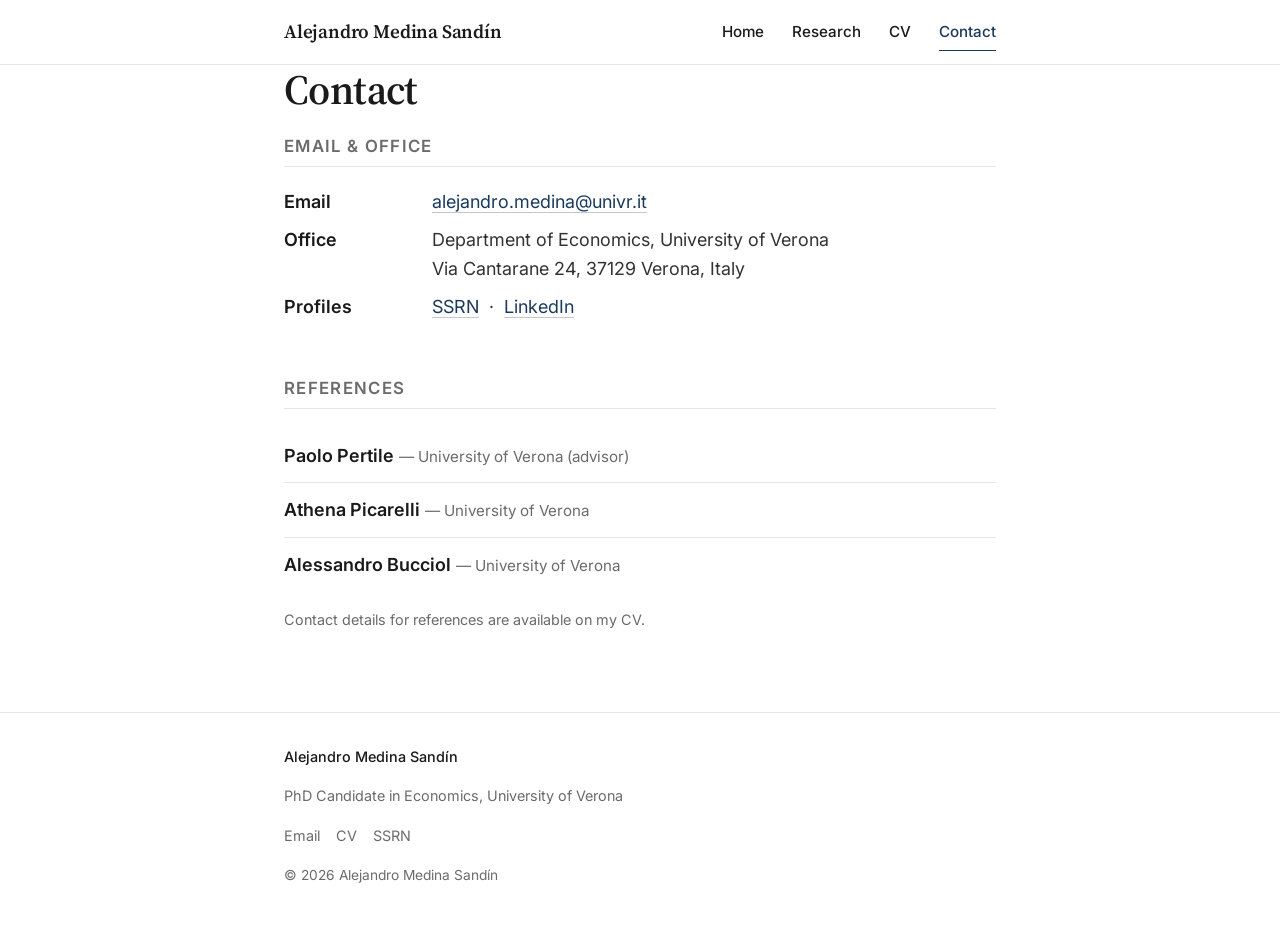
==== contact.html @ a67aca58 "Initial commit — academic website alejandromedinasandin.com" ====
<!DOCTYPE html>
<html lang="en">
<head>
  <meta charset="UTF-8" />
  <meta name="viewport" content="width=device-width, initial-scale=1" />
  <title>Contact — Alejandro Medina Sandín</title>
  <meta name="description" content="Contact details and references for Alejandro Medina Sandín, PhD Candidate in Economics at the University of Verona." />

  <!-- Open Graph -->
  <meta property="og:type" content="website" />
  <meta property="og:title" content="Contact — Alejandro Medina Sandín" />
  <meta property="og:description" content="Email, office address, and academic references." />
  <meta property="og:locale" content="en_US" />

  <link rel="preconnect" href="https://fonts.googleapis.com" />
  <link rel="preconnect" href="https://fonts.gstatic.com" crossorigin />
  <link href="https://fonts.googleapis.com/css2?family=Inter:wght@400;500;600&family=Source+Serif+4:opsz,wght@8..60,400;8..60,600;8..60,700&display=swap" rel="stylesheet" />
  <link rel="stylesheet" href="style.css" />
</head>
<body>

  <!-- ===================== HEADER ===================== -->
  <header class="site-header">
    <div class="container">
      <a class="brand" href="index.html">Alejandro Medina Sandín</a>
      <button class="nav-toggle" type="button" aria-label="Toggle navigation menu" aria-expanded="false" aria-controls="primary-nav">
        <svg width="22" height="22" viewBox="0 0 24 24" fill="none" stroke="currentColor" stroke-width="2" stroke-linecap="round" aria-hidden="true">
          <line x1="3" y1="6" x2="21" y2="6"></line>
          <line x1="3" y1="12" x2="21" y2="12"></line>
          <line x1="3" y1="18" x2="21" y2="18"></line>
        </svg>
      </button>
      <nav class="nav" id="primary-nav" aria-label="Primary">
        <a href="index.html">Home</a>
        <a href="research.html">Research</a>
        <a href="cv.html">CV</a>
        <a href="contact.html" aria-current="page">Contact</a>
      </nav>
    </div>
  </header>

  <!-- ===================== MAIN ===================== -->
  <main class="container">

    <h1>Contact</h1>

    <section class="reveal" aria-labelledby="coords-title">
      <h2 id="coords-title" class="section-title">Email &amp; Office</h2>
      <dl class="contact-grid">
        <dt>Email</dt>
        <dd><a href="mailto:alejandro.medina@univr.it">alejandro.medina@univr.it</a></dd>

        <dt>Office</dt>
        <dd>Department of Economics, University of Verona<br />Via Cantarane 24, 37129 Verona, Italy</dd>

        <dt>Profiles</dt>
        <dd>
          <a href="https://ssrn.com/abstract=5308812" target="_blank" rel="noopener">SSRN</a>
          &nbsp;·&nbsp; <a href="https://www.linkedin.com/in/alejandro-medina-sandin/" target="_blank" rel="noopener">LinkedIn</a>
        </dd>
      </dl>
    </section>

    <!-- References -->
    <section class="reveal" aria-labelledby="ref-title">
      <h2 id="ref-title" class="section-title">References</h2>
      <ul class="ref-list">
        <li>
          <span class="ref-name">Paolo Pertile</span>
          <span class="ref-affil"> — University of Verona (advisor)</span>
        </li>
        <li>
          <span class="ref-name">Athena Picarelli</span>
          <span class="ref-affil"> — University of Verona</span>
        </li>
        <li>
          <span class="ref-name">Alessandro Bucciol</span>
          <span class="ref-affil"> — University of Verona</span>
        </li>
      </ul>
      <p class="muted" style="font-size: 0.9rem; margin-top: 16px;">Contact details for references are available on my CV.</p>
    </section>

  </main>

  <!-- ===================== FOOTER ===================== -->
  <footer class="site-footer">
    <div class="container">
      <p class="footer-name">Alejandro Medina Sandín</p>
      <p>PhD Candidate in Economics, University of Verona</p>
      <ul class="footer-links">
        <li><a href="mailto:alejandro.medina@univr.it">Email</a></li>
        <li><a href="CV_Medina_2026.pdf">CV</a></li>
        <li><a href="https://ssrn.com/abstract=5308812" target="_blank" rel="noopener">SSRN</a></li>
      </ul>
      <p class="footer-copy">© 2026 Alejandro Medina Sandín</p>
    </div>
  </footer>

  <script src="script.js"></script>
</body>
</html>
---- style.css ----
/* =================================================================
   Alejandro Medina Sandín — Academic website
   Shared stylesheet
   ================================================================= */

/* ---------- Design tokens ---------- */
:root {
  --bg: #ffffff;
  --ink: #1a1a1a;
  --muted: #6b6b6b;
  --hairline: #e6e6e6;
  --accent: #1b3a5c;
  --accent-hover: #2a527e;
  --accent-tint: #f4f6f9;

  --serif: "Source Serif 4", Georgia, "Times New Roman", serif;
  --sans: "Inter", -apple-system, BlinkMacSystemFont, "Segoe UI", sans-serif;

  --maxw: 760px;
  --gutter: 24px;
}

/* ---------- Reset ---------- */
*,
*::before,
*::after {
  box-sizing: border-box;
}

html {
  -webkit-text-size-adjust: 100%;
  scroll-behavior: smooth;
}

body {
  margin: 0;
  background: var(--bg);
  color: var(--ink);
  font-family: var(--sans);
  font-size: 17px;
  line-height: 1.65;
  font-weight: 400;
  -webkit-font-smoothing: antialiased;
  -moz-osx-font-smoothing: grayscale;
}

@media (min-width: 600px) {
  body { font-size: 18px; }
}

img {
  max-width: 100%;
  display: block;
}

a {
  color: var(--accent);
  text-decoration: none;
  border-bottom: 1px solid rgba(27, 58, 92, 0.28);
  transition: color 0.18s ease, border-color 0.18s ease;
}

a:hover {
  color: var(--accent-hover);
  border-bottom-color: var(--accent-hover);
}

a:focus-visible,
button:focus-visible {
  outline: 2px solid var(--accent);
  outline-offset: 3px;
  border-radius: 2px;
}

/* ---------- Layout container ---------- */
.container {
  width: 100%;
  max-width: var(--maxw);
  margin: 0 auto;
  padding: 0 var(--gutter);
}

/* ---------- Header / nav ---------- */
.site-header {
  position: sticky;
  top: 0;
  z-index: 50;
  background: rgba(255, 255, 255, 0.92);
  backdrop-filter: saturate(180%) blur(8px);
  border-bottom: 1px solid var(--hairline);
}

.site-header .container {
  display: flex;
  align-items: center;
  justify-content: space-between;
  min-height: 64px;
  gap: 16px;
}

.brand {
  font-family: var(--serif);
  font-weight: 600;
  font-size: 1.18rem;
  letter-spacing: -0.01em;
  color: var(--ink);
  border-bottom: none;
  white-space: nowrap;
}

.brand:hover {
  color: var(--accent);
}

/* Hide the header name on Home (the name already appears large in the hero),
   while preserving layout so the nav stays in place. */
.brand--hidden {
  visibility: hidden;
}

.nav {
  display: flex;
  align-items: center;
  gap: 28px;
}

.nav a {
  font-size: 0.95rem;
  font-weight: 500;
  color: var(--ink);
  border-bottom: none;
  padding: 4px 0;
  position: relative;
}

.nav a::after {
  content: "";
  position: absolute;
  left: 0;
  right: 0;
  bottom: -2px;
  height: 1px;
  background: var(--accent);
  transform: scaleX(0);
  transform-origin: left;
  transition: transform 0.2s ease;
}

.nav a:hover,
.nav a[aria-current="page"] {
  color: var(--accent);
}

.nav a:hover::after,
.nav a[aria-current="page"]::after {
  transform: scaleX(1);
}

/* Hamburger toggle */
.nav-toggle {
  display: none;
  background: none;
  border: none;
  padding: 8px;
  margin: 0;
  cursor: pointer;
  color: var(--ink);
}

.nav-toggle svg {
  display: block;
}

/* ---------- Main ---------- */
main {
  padding: 56px 0 24px;
}

@media (min-width: 600px) {
  main { padding: 72px 0 32px; }
}

section + section {
  margin-top: 56px;
}

h1, h2, h3, h4 {
  font-family: var(--serif);
  font-weight: 600;
  line-height: 1.2;
  letter-spacing: -0.015em;
  color: var(--ink);
  margin: 0 0 0.5em;
}

h1 { font-size: 2.1rem; }
h2 { font-size: 1.5rem; }
h3 { font-size: 1.18rem; }

@media (min-width: 600px) {
  h1 { font-size: 2.6rem; }
  h2 { font-size: 1.65rem; }
}

p { margin: 0 0 1.1em; }
p:last-child { margin-bottom: 0; }

.section-title {
  font-size: 1.05rem;
  font-family: var(--sans);
  font-weight: 600;
  text-transform: uppercase;
  letter-spacing: 0.08em;
  color: var(--muted);
  margin-bottom: 20px;
  padding-bottom: 10px;
  border-bottom: 1px solid var(--hairline);
}

.muted { color: var(--muted); }

.visually-hidden {
  position: absolute;
  width: 1px;
  height: 1px;
  margin: -1px;
  padding: 0;
  overflow: hidden;
  clip: rect(0 0 0 0);
  clip-path: inset(50%);
  white-space: nowrap;
  border: 0;
}

.lead {
  font-size: 1.05rem;
  color: var(--ink);
}

/* ---------- Hero ---------- */
.hero {
  display: flex;
  flex-direction: column;
  gap: 28px;
  align-items: flex-start;
}

@media (min-width: 640px) {
  .hero {
    flex-direction: row-reverse;
    align-items: center;
    gap: 36px;
  }
}

.hero-photo {
  flex: 0 0 auto;
  width: 150px;
  height: 150px;
  border-radius: 4px;
  object-fit: cover;
  border: 1px solid var(--hairline);
}

@media (min-width: 640px) {
  .hero-photo { width: 184px; height: 184px; }
}

.hero-photo--placeholder {
  width: 150px;
  height: 150px;
  border-radius: 4px;
  border: 1px solid var(--hairline);
  background-color: #f0f0f0;
  background-image: repeating-linear-gradient(
    45deg,
    #ececec 0,
    #ececec 8px,
    #f4f4f4 8px,
    #f4f4f4 16px
  );
  display: flex;
  align-items: center;
  justify-content: center;
  text-align: center;
  font-family: ui-monospace, "SF Mono", Menlo, monospace;
  font-size: 0.7rem;
  color: var(--muted);
  padding: 10px;
  flex: 0 0 auto;
}

@media (min-width: 640px) {
  .hero-photo--placeholder { width: 184px; height: 184px; }
}

.hero-text { min-width: 0; }

.hero h1 {
  margin-bottom: 0.25em;
}

.hero-title {
  font-size: 1.12rem;
  font-weight: 500;
  margin-bottom: 0.35em;
}

.hero-affil {
  color: var(--muted);
  font-size: 0.98rem;
  margin-bottom: 0;
}

/* ---------- Primary links row ---------- */
.linkbar {
  display: flex;
  flex-wrap: wrap;
  gap: 10px;
  margin-top: 28px;
  list-style: none;
  padding: 0;
}

.linkbar li { margin: 0; }

.btn {
  display: inline-flex;
  align-items: center;
  gap: 6px;
  font-size: 0.92rem;
  font-weight: 500;
  padding: 8px 15px;
  border: 1px solid var(--hairline);
  border-radius: 6px;
  color: var(--ink);
  background: #fff;
  transition: border-color 0.18s ease, background 0.18s ease, color 0.18s ease;
}

.btn:hover {
  border-color: var(--accent);
  color: var(--accent);
  background: var(--accent-tint);
}

.btn--primary {
  background: var(--accent);
  border-color: var(--accent);
  color: #fff;
}

.btn--primary:hover {
  background: var(--accent-hover);
  border-color: var(--accent-hover);
  color: #fff;
}

.btn--muted[aria-disabled="true"] {
  color: var(--muted);
  cursor: default;
  opacity: 0.7;
}

.btn--muted[aria-disabled="true"]:hover {
  border-color: var(--hairline);
  color: var(--muted);
  background: #fff;
}

/* ---------- Research fields ---------- */
.fields {
  display: grid;
  gap: 18px;
}

@media (min-width: 560px) {
  .fields { grid-template-columns: 1fr 1fr; gap: 28px; }
}

.field-label {
  font-size: 0.78rem;
  text-transform: uppercase;
  letter-spacing: 0.08em;
  font-weight: 600;
  color: var(--accent);
  margin-bottom: 4px;
}

.field-body { margin: 0; }

/* ---------- Job market paper box ---------- */
.jmp-box {
  border: 1px solid var(--hairline);
  border-left: 3px solid var(--accent);
  border-radius: 6px;
  padding: 24px 26px;
  background: var(--accent-tint);
}

.jmp-tag,
.tag {
  display: inline-block;
  font-family: var(--sans);
  font-size: 0.72rem;
  font-weight: 600;
  text-transform: uppercase;
  letter-spacing: 0.07em;
  color: var(--accent);
  background: #fff;
  border: 1px solid rgba(27, 58, 92, 0.25);
  border-radius: 4px;
  padding: 3px 9px;
  margin-bottom: 12px;
}

.jmp-box h3 {
  font-size: 1.28rem;
  margin-bottom: 0.4em;
}

.jmp-box .jmp-links {
  margin-top: 14px;
  display: flex;
  flex-wrap: wrap;
  gap: 18px;
  font-size: 0.95rem;
}

/* ---------- Papers list ---------- */
.papers {
  list-style: none;
  padding: 0;
  margin: 0;
}

.paper {
  padding: 30px 0;
  border-top: 1px solid var(--hairline);
}

.paper:first-child { border-top: none; padding-top: 0; }

.paper--jmp {
  background: var(--accent-tint);
  border: 1px solid var(--hairline);
  border-left: 3px solid var(--accent);
  border-radius: 6px;
  padding: 26px;
  margin-bottom: 8px;
}

.paper--jmp + .paper { border-top: none; }

/* Two-column layout: figure beside content */
.paper-grid {
  display: grid;
  grid-template-columns: 1fr;
  gap: 18px;
}

@media (min-width: 640px) {
  .paper-grid {
    grid-template-columns: 360px 1fr;
    gap: 34px;
    align-items: start;
  }
}

/* Working-papers rows break out wider than the 760px reading column
   on large screens, so the abstract sits compactly beside the figure. */
@media (min-width: 1080px) {
  .section--wide {
    width: 1060px;
    margin-left: 50%;
    transform: translateX(-50%);
  }
}

.paper-content { min-width: 0; }

/* Figure / chart slot */
.paper-figure {
  margin: 0;
}

.paper-figure img {
  width: 100%;
  height: auto;
  border: 1px solid var(--hairline);
  border-radius: 4px;
  background: #fff;
}

.paper-figure figcaption {
  font-size: 0.78rem;
  color: var(--muted);
  margin-top: 6px;
  line-height: 1.4;
}

.figure-placeholder {
  width: 100%;
  aspect-ratio: 4 / 3;
  border: 1px solid var(--hairline);
  border-radius: 4px;
  background-color: #f6f6f6;
  background-image: repeating-linear-gradient(
    45deg,
    #ececec 0,
    #ececec 8px,
    #f6f6f6 8px,
    #f6f6f6 16px
  );
  display: flex;
  align-items: center;
  justify-content: center;
  text-align: center;
  padding: 12px;
  font-family: ui-monospace, "SF Mono", Menlo, monospace;
  font-size: 0.72rem;
  color: var(--muted);
}

.paper-title {
  font-family: var(--serif);
  font-weight: 700;
  font-size: 1.2rem;
  line-height: 1.3;
  margin: 0 0 8px;
}

.paper-meta {
  display: flex;
  flex-wrap: wrap;
  align-items: center;
  gap: 8px 16px;
  font-size: 0.92rem;
  color: var(--muted);
  margin-bottom: 4px;
}

.paper-status {
  font-style: italic;
}

.paper-links {
  display: flex;
  flex-wrap: wrap;
  gap: 16px;
  font-size: 0.92rem;
  margin-top: 6px;
}

/* ---------- Abstract (always visible, compact) ---------- */
.abstract-label {
  font-family: var(--sans);
  font-size: 0.72rem;
  font-weight: 600;
  text-transform: uppercase;
  letter-spacing: 0.08em;
  color: var(--accent);
  margin: 16px 0 6px;
}

.abstract-body {
  margin: 0;
  font-size: 0.9rem;
  color: #333;
  line-height: 1.55;
  text-align: justify;
  hyphens: auto;
}

/* Legacy collapsible styles (kept for safety) */
.abstract {
  margin-top: 14px;
}

.abstract summary {
  display: inline-flex;
  align-items: center;
  gap: 7px;
  cursor: pointer;
  font-size: 0.88rem;
  font-weight: 500;
  color: var(--accent);
  list-style: none;
  user-select: none;
  padding: 2px 0;
}

.abstract summary::-webkit-details-marker { display: none; }

.abstract summary .chev {
  transition: transform 0.2s ease;
  display: inline-block;
  font-size: 0.7rem;
}

.abstract[open] summary .chev { transform: rotate(90deg); }

.abstract-body--narrow {
  max-width: 70ch;
}

/* ---------- Conference list ---------- */
.conf-group { margin-bottom: 22px; }
.conf-group:last-child { margin-bottom: 0; }

.conf-year {
  font-family: var(--sans);
  font-weight: 600;
  font-size: 0.95rem;
  color: var(--accent);
  margin-bottom: 6px;
}

.conf-list {
  margin: 0;
  padding-left: 1.1em;
}

.conf-list li {
  margin-bottom: 5px;
  color: #333;
}

/* Detailed, Moramarco-style entries */
.conf-detailed {
  list-style: none;
  margin: 0;
  padding: 0;
}

.conf-detailed li {
  position: relative;
  padding-left: 22px;
  margin-bottom: 14px;
  color: #333;
  line-height: 1.5;
}

.conf-detailed li::before {
  content: "▪";
  position: absolute;
  left: 0;
  top: 0;
  color: var(--accent);
  font-size: 0.85em;
}

.conf-detailed .conf-name {
  font-weight: 500;
  color: var(--ink);
}

.conf-detailed .conf-theme {
  font-style: italic;
}

.conf-detailed .conf-place {
  color: var(--muted);
}

.conf-detailed .conf-todo {
  color: var(--accent);
  font-style: italic;
}

/* ---------- CV ---------- */
.cv-section { margin-bottom: 40px; }
.cv-section:last-child { margin-bottom: 0; }

.cv-item {
  display: grid;
  grid-template-columns: 1fr;
  gap: 2px 24px;
  padding: 12px 0;
  border-top: 1px solid var(--hairline);
}

.cv-section .cv-item:first-of-type { border-top: none; }

@media (min-width: 600px) {
  .cv-item {
    grid-template-columns: 110px 1fr;
  }
}

.cv-date {
  color: var(--muted);
  font-size: 0.92rem;
  font-variant-numeric: tabular-nums;
}

.cv-body { margin: 0; }
.cv-body strong { font-weight: 600; }
.cv-body .cv-sub { color: var(--muted); font-size: 0.95rem; display: block; }

.cv-inline {
  margin: 0;
  line-height: 1.8;
}

.cv-inline .label {
  font-weight: 600;
}

/* ---------- Contact ---------- */
.contact-grid {
  display: grid;
  gap: 8px 18px;
  grid-template-columns: 1fr;
}

@media (min-width: 560px) {
  .contact-grid { grid-template-columns: 130px 1fr; }
}

.contact-grid dt {
  font-weight: 600;
  color: var(--ink);
}

.contact-grid dd {
  margin: 0;
  color: #333;
}

.contact-grid dd + dt { margin-top: 10px; }

@media (min-width: 560px) {
  .contact-grid dd + dt { margin-top: 0; }
  .contact-grid dt { margin-top: 0; }
}

.ref-list {
  list-style: none;
  padding: 0;
  margin: 0;
}

.ref-list li {
  padding: 12px 0;
  border-top: 1px solid var(--hairline);
}

.ref-list li:first-child { border-top: none; }

.ref-name { font-weight: 600; }
.ref-affil { color: var(--muted); font-size: 0.95rem; }

/* ---------- Footer ---------- */
.site-footer {
  margin-top: 80px;
  border-top: 1px solid var(--hairline);
  padding: 32px 0 48px;
  font-size: 0.9rem;
  color: var(--muted);
}

.site-footer .footer-name {
  color: var(--ink);
  font-weight: 500;
}

.footer-links {
  display: flex;
  flex-wrap: wrap;
  gap: 16px;
  margin: 12px 0 16px;
  list-style: none;
  padding: 0;
}

.footer-links a {
  color: var(--muted);
  border-bottom-color: transparent;
}

.footer-links a:hover {
  color: var(--accent);
  border-bottom-color: var(--accent);
}

.footer-copy { font-size: 0.86rem; }

/* ---------- Fade-in on scroll (very subtle) ---------- */
.reveal {
  opacity: 0;
  transform: translateY(8px);
  transition: opacity 0.5s ease, transform 0.5s ease;
}

.reveal.is-visible {
  opacity: 1;
  transform: none;
}

@media (prefers-reduced-motion: reduce) {
  html { scroll-behavior: auto; }
  .reveal { opacity: 1; transform: none; transition: none; }
  .abstract summary .chev { transition: none; }
}

/* ---------- Mobile nav ---------- */
@media (max-width: 639px) {
  .nav-toggle { display: inline-flex; }

  .nav {
    position: absolute;
    top: 100%;
    left: 0;
    right: 0;
    flex-direction: column;
    align-items: stretch;
    gap: 0;
    background: #fff;
    border-bottom: 1px solid var(--hairline);
    box-shadow: 0 8px 16px rgba(0, 0, 0, 0.04);
    padding: 6px 0;
    display: none;
  }

  .nav.is-open { display: flex; }

  .nav a {
    padding: 12px var(--gutter);
    font-size: 1rem;
  }

  .nav a::after { display: none; }

  .nav a:hover,
  .nav a[aria-current="page"] {
    background: var(--accent-tint);
  }
}
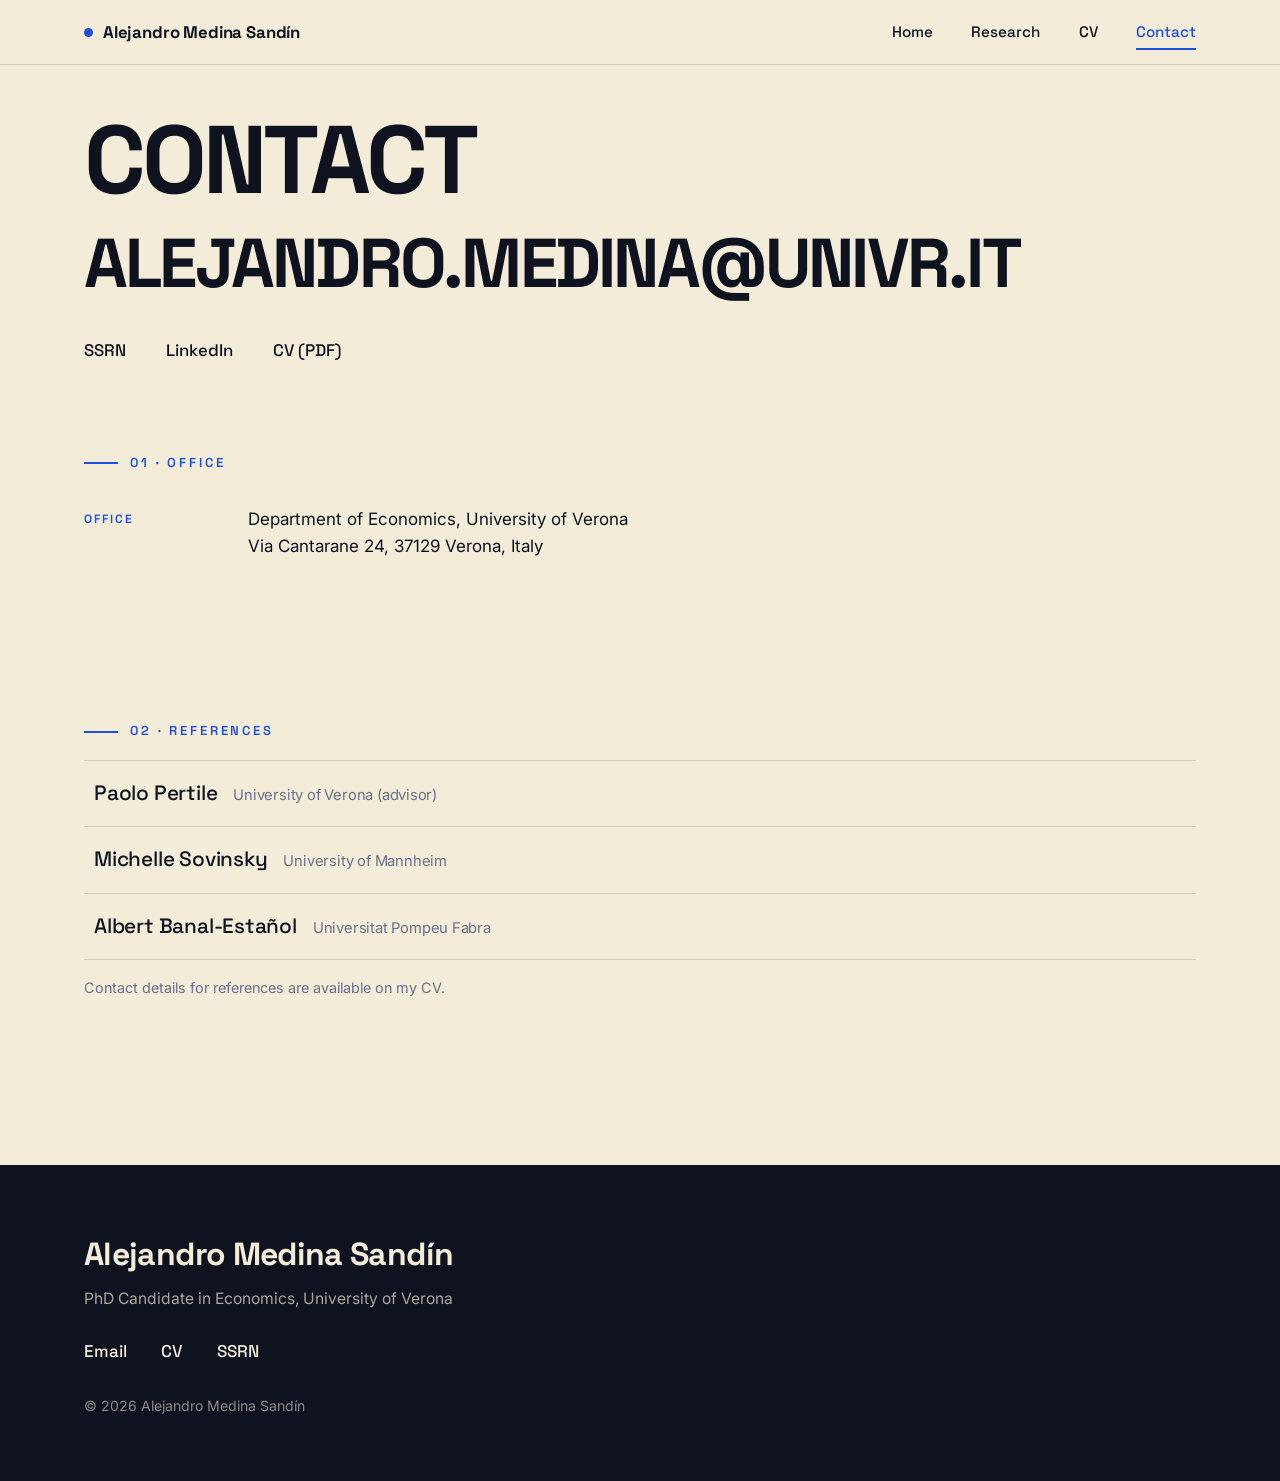
==== commit faee6f49: "Redesign: editorial paper/ink/blue style (Space Grotesk + Inter) - New visual system: cream backgrou" ====
--- a/contact.html
+++ b/contact.html
@@ -14,15 +14,15 @@
 
   <link rel="preconnect" href="https://fonts.googleapis.com" />
   <link rel="preconnect" href="https://fonts.gstatic.com" crossorigin />
-  <link href="https://fonts.googleapis.com/css2?family=Inter:wght@400;500;600&family=Source+Serif+4:opsz,wght@8..60,400;8..60,600;8..60,700&display=swap" rel="stylesheet" />
+  <link href="https://fonts.googleapis.com/css2?family=Inter:wght@400;500;600&family=Space+Grotesk:wght@400;500;600;700&display=swap" rel="stylesheet" />
   <link rel="stylesheet" href="style.css" />
 </head>
 <body>
 
   <!-- ===================== HEADER ===================== -->
   <header class="site-header">
-    <div class="container">
-      <a class="brand" href="index.html">Alejandro Medina Sandín</a>
+    <div class="nav__in">
+      <a class="brand" href="index.html"><span class="dot"></span> Alejandro Medina Sandín</a>
       <button class="nav-toggle" type="button" aria-label="Toggle navigation menu" aria-expanded="false" aria-controls="primary-nav">
         <svg width="22" height="22" viewBox="0 0 24 24" fill="none" stroke="currentColor" stroke-width="2" stroke-linecap="round" aria-hidden="true">
           <line x1="3" y1="6" x2="21" y2="6"></line>
@@ -40,42 +40,41 @@
   </header>
 
   <!-- ===================== MAIN ===================== -->
-  <main class="container">
+  <main>
 
-    <h1>Contact</h1>
+    <div class="page-head wrap">
+      <h1>Contact</h1>
+      <p class="contact__big"><a href="mailto:alejandro.medina@univr.it">alejandro.medina<wbr />@univr.it</a></p>
+      <div class="contact__row">
+        <a href="https://ssrn.com/abstract=5308812" target="_blank" rel="noopener">SSRN</a>
+        <a href="https://www.linkedin.com/in/alejandro-medina-sandin/" target="_blank" rel="noopener">LinkedIn</a>
+        <a href="CV_Medina_2026.pdf">CV (PDF)</a>
+      </div>
+    </div>
 
-    <section class="reveal" aria-labelledby="coords-title">
-      <h2 id="coords-title" class="section-title">Email &amp; Office</h2>
+    <section class="section wrap reveal" aria-labelledby="coords-title">
+      <span class="eyebrow" id="coords-title">01 · Office</span>
       <dl class="contact-grid">
-        <dt>Email</dt>
-        <dd><a href="mailto:alejandro.medina@univr.it">alejandro.medina@univr.it</a></dd>
-
         <dt>Office</dt>
         <dd>Department of Economics, University of Verona<br />Via Cantarane 24, 37129 Verona, Italy</dd>
-
-        <dt>Profiles</dt>
-        <dd>
-          <a href="https://ssrn.com/abstract=5308812" target="_blank" rel="noopener">SSRN</a>
-          &nbsp;·&nbsp; <a href="https://www.linkedin.com/in/alejandro-medina-sandin/" target="_blank" rel="noopener">LinkedIn</a>
-        </dd>
       </dl>
     </section>
 
     <!-- References -->
-    <section class="reveal" aria-labelledby="ref-title">
-      <h2 id="ref-title" class="section-title">References</h2>
-      <ul class="ref-list">
+    <section class="section wrap reveal" aria-labelledby="ref-title">
+      <span class="eyebrow" id="ref-title">02 · References</span>
+      <ul class="wip" style="margin-top: 18px;">
         <li>
-          <span class="ref-name">Paolo Pertile</span>
-          <span class="ref-affil"> — University of Verona (advisor)</span>
+          Paolo Pertile
+          <span class="co">University of Verona (advisor)</span>
         </li>
         <li>
-          <span class="ref-name">Athena Picarelli</span>
-          <span class="ref-affil"> — University of Verona</span>
+          Michelle Sovinsky
+          <span class="co">University of Mannheim</span>
         </li>
         <li>
-          <span class="ref-name">Alessandro Bucciol</span>
-          <span class="ref-affil"> — University of Verona</span>
+          Albert Banal-Estañol
+          <span class="co">Universitat Pompeu Fabra</span>
         </li>
       </ul>
       <p class="muted" style="font-size: 0.9rem; margin-top: 16px;">Contact details for references are available on my CV.</p>
@@ -85,9 +84,9 @@
 
   <!-- ===================== FOOTER ===================== -->
   <footer class="site-footer">
-    <div class="container">
+    <div class="wrap">
       <p class="footer-name">Alejandro Medina Sandín</p>
-      <p>PhD Candidate in Economics, University of Verona</p>
+      <p class="footer-role">PhD Candidate in Economics, University of Verona</p>
       <ul class="footer-links">
         <li><a href="mailto:alejandro.medina@univr.it">Email</a></li>
         <li><a href="CV_Medina_2026.pdf">CV</a></li>
--- a/style.css
+++ b/style.css
@@ -1,839 +1,464 @@
-/* =================================================================
-   Alejandro Medina Sandín — Academic website
-   Shared stylesheet
-   ================================================================= */
-
-/* ---------- Design tokens ---------- */
+/* =========================================================
+   Alejandro Medina Sandín — academic site
+   Editorial restyle (paper / ink / electric blue)
+   ========================================================= */
+
 :root {
-  --bg: #ffffff;
-  --ink: #1a1a1a;
-  --muted: #6b6b6b;
-  --hairline: #e6e6e6;
-  --accent: #1b3a5c;
-  --accent-hover: #2a527e;
-  --accent-tint: #f4f6f9;
-
-  --serif: "Source Serif 4", Georgia, "Times New Roman", serif;
-  --sans: "Inter", -apple-system, BlinkMacSystemFont, "Segoe UI", sans-serif;
-
-  --maxw: 760px;
-  --gutter: 24px;
-}
-
-/* ---------- Reset ---------- */
-*,
-*::before,
-*::after {
-  box-sizing: border-box;
-}
-
-html {
-  -webkit-text-size-adjust: 100%;
-  scroll-behavior: smooth;
-}
-
+  --paper:   #f3ecd9;
+  --paper-2: #e9e0c9;
+  --ink:     #0f1320;
+  --ink-2:   #283047;
+  --muted:   #69708a;
+  --accent:  #1f4fe0;
+  --accent-d:#1538a8;
+  --line:    rgba(15, 19, 32, 0.14);
+  --line-2:  rgba(15, 19, 32, 0.30);
+
+  --maxw: 1240px;
+  --gut: clamp(20px, 5vw, 72px);
+
+  --f-display: "Space Grotesk", "Helvetica Neue", Arial, sans-serif;
+  --f-body:    "Inter", "Helvetica Neue", Arial, sans-serif;
+
+  --ease: cubic-bezier(0.22, 1, 0.36, 1);
+}
+
+/* ---------- reset ---------- */
+*, *::before, *::after { box-sizing: border-box; }
+* { margin: 0; padding: 0; }
+html { scroll-behavior: smooth; -webkit-text-size-adjust: 100%; background: var(--paper); }
 body {
-  margin: 0;
-  background: var(--bg);
+  font-family: var(--f-body);
+  background: var(--paper);
   color: var(--ink);
-  font-family: var(--sans);
+  line-height: 1.6;
   font-size: 17px;
-  line-height: 1.65;
-  font-weight: 400;
   -webkit-font-smoothing: antialiased;
-  -moz-osx-font-smoothing: grayscale;
-}
-
-@media (min-width: 600px) {
-  body { font-size: 18px; }
-}
-
-img {
-  max-width: 100%;
-  display: block;
-}
-
-a {
+  text-rendering: optimizeLegibility;
+  overflow-x: hidden;
+}
+img { max-width: 100%; display: block; }
+a { color: inherit; text-decoration: none; }
+ul, ol { list-style: none; }
+
+:focus-visible { outline: 2px solid var(--accent); outline-offset: 3px; border-radius: 2px; }
+.dark :focus-visible { outline-color: #fff; outline-offset: 4px; }
+::selection { background: var(--accent); color: #fff; }
+
+/* ---------- layout helpers ---------- */
+.wrap { max-width: var(--maxw); margin: 0 auto; padding-inline: var(--gut); }
+.section { padding-block: clamp(40px, 6vw, 84px); position: relative; }
+.divider { height: 1px; background: var(--line); border: 0; }
+
+/* ---------- type ---------- */
+h1, h2, h3, h4 { font-family: var(--f-display); font-weight: 700; line-height: 0.98; letter-spacing: -0.02em; }
+
+.eyebrow {
+  font-family: var(--f-display);
+  font-size: 13px;
+  font-weight: 600;
+  letter-spacing: 0.22em;
+  text-transform: uppercase;
   color: var(--accent);
-  text-decoration: none;
-  border-bottom: 1px solid rgba(27, 58, 92, 0.28);
-  transition: color 0.18s ease, border-color 0.18s ease;
-}
-
-a:hover {
-  color: var(--accent-hover);
-  border-bottom-color: var(--accent-hover);
-}
-
-a:focus-visible,
-button:focus-visible {
-  outline: 2px solid var(--accent);
-  outline-offset: 3px;
-  border-radius: 2px;
-}
-
-/* ---------- Layout container ---------- */
-.container {
-  width: 100%;
-  max-width: var(--maxw);
-  margin: 0 auto;
-  padding: 0 var(--gutter);
-}
-
-/* ---------- Header / nav ---------- */
-.site-header {
-  position: sticky;
-  top: 0;
-  z-index: 50;
-  background: rgba(255, 255, 255, 0.92);
-  backdrop-filter: saturate(180%) blur(8px);
-  border-bottom: 1px solid var(--hairline);
-}
-
-.site-header .container {
-  display: flex;
-  align-items: center;
-  justify-content: space-between;
-  min-height: 64px;
-  gap: 16px;
-}
-
-.brand {
-  font-family: var(--serif);
-  font-weight: 600;
-  font-size: 1.18rem;
-  letter-spacing: -0.01em;
-  color: var(--ink);
-  border-bottom: none;
-  white-space: nowrap;
-}
-
-.brand:hover {
-  color: var(--accent);
-}
-
-/* Hide the header name on Home (the name already appears large in the hero),
-   while preserving layout so the nav stays in place. */
-.brand--hidden {
-  visibility: hidden;
-}
-
-.nav {
-  display: flex;
-  align-items: center;
-  gap: 28px;
-}
-
-.nav a {
-  font-size: 0.95rem;
-  font-weight: 500;
-  color: var(--ink);
-  border-bottom: none;
-  padding: 4px 0;
-  position: relative;
-}
-
-.nav a::after {
-  content: "";
-  position: absolute;
-  left: 0;
-  right: 0;
-  bottom: -2px;
-  height: 1px;
-  background: var(--accent);
-  transform: scaleX(0);
-  transform-origin: left;
-  transition: transform 0.2s ease;
-}
-
-.nav a:hover,
-.nav a[aria-current="page"] {
-  color: var(--accent);
-}
-
-.nav a:hover::after,
-.nav a[aria-current="page"]::after {
-  transform: scaleX(1);
-}
-
-/* Hamburger toggle */
-.nav-toggle {
-  display: none;
-  background: none;
-  border: none;
-  padding: 8px;
-  margin: 0;
-  cursor: pointer;
-  color: var(--ink);
-}
-
-.nav-toggle svg {
-  display: block;
-}
-
-/* ---------- Main ---------- */
-main {
-  padding: 56px 0 24px;
-}
-
-@media (min-width: 600px) {
-  main { padding: 72px 0 32px; }
-}
-
-section + section {
-  margin-top: 56px;
-}
-
-h1, h2, h3, h4 {
-  font-family: var(--serif);
-  font-weight: 600;
-  line-height: 1.2;
-  letter-spacing: -0.015em;
-  color: var(--ink);
-  margin: 0 0 0.5em;
-}
-
-h1 { font-size: 2.1rem; }
-h2 { font-size: 1.5rem; }
-h3 { font-size: 1.18rem; }
-
-@media (min-width: 600px) {
-  h1 { font-size: 2.6rem; }
-  h2 { font-size: 1.65rem; }
-}
-
-p { margin: 0 0 1.1em; }
-p:last-child { margin-bottom: 0; }
-
-.section-title {
-  font-size: 1.05rem;
-  font-family: var(--sans);
-  font-weight: 600;
-  text-transform: uppercase;
-  letter-spacing: 0.08em;
-  color: var(--muted);
-  margin-bottom: 20px;
-  padding-bottom: 10px;
-  border-bottom: 1px solid var(--hairline);
-}
-
-.muted { color: var(--muted); }
-
-.visually-hidden {
-  position: absolute;
-  width: 1px;
-  height: 1px;
-  margin: -1px;
-  padding: 0;
-  overflow: hidden;
-  clip: rect(0 0 0 0);
-  clip-path: inset(50%);
-  white-space: nowrap;
-  border: 0;
-}
-
-.lead {
-  font-size: 1.05rem;
-  color: var(--ink);
-}
-
-/* ---------- Hero ---------- */
-.hero {
-  display: flex;
-  flex-direction: column;
-  gap: 28px;
-  align-items: flex-start;
-}
-
-@media (min-width: 640px) {
-  .hero {
-    flex-direction: row-reverse;
-    align-items: center;
-    gap: 36px;
-  }
-}
-
-.hero-photo {
-  flex: 0 0 auto;
-  width: 150px;
-  height: 150px;
-  border-radius: 4px;
-  object-fit: cover;
-  border: 1px solid var(--hairline);
-}
-
-@media (min-width: 640px) {
-  .hero-photo { width: 184px; height: 184px; }
-}
-
-.hero-photo--placeholder {
-  width: 150px;
-  height: 150px;
-  border-radius: 4px;
-  border: 1px solid var(--hairline);
-  background-color: #f0f0f0;
-  background-image: repeating-linear-gradient(
-    45deg,
-    #ececec 0,
-    #ececec 8px,
-    #f4f4f4 8px,
-    #f4f4f4 16px
-  );
-  display: flex;
-  align-items: center;
-  justify-content: center;
-  text-align: center;
-  font-family: ui-monospace, "SF Mono", Menlo, monospace;
-  font-size: 0.7rem;
-  color: var(--muted);
-  padding: 10px;
-  flex: 0 0 auto;
-}
-
-@media (min-width: 640px) {
-  .hero-photo--placeholder { width: 184px; height: 184px; }
-}
-
-.hero-text { min-width: 0; }
-
-.hero h1 {
-  margin-bottom: 0.25em;
-}
-
-.hero-title {
-  font-size: 1.12rem;
-  font-weight: 500;
-  margin-bottom: 0.35em;
-}
-
-.hero-affil {
-  color: var(--muted);
-  font-size: 0.98rem;
-  margin-bottom: 0;
-}
-
-/* ---------- Primary links row ---------- */
-.linkbar {
-  display: flex;
-  flex-wrap: wrap;
-  gap: 10px;
-  margin-top: 28px;
-  list-style: none;
-  padding: 0;
-}
-
-.linkbar li { margin: 0; }
-
-.btn {
   display: inline-flex;
   align-items: center;
-  gap: 6px;
-  font-size: 0.92rem;
+  gap: 12px;
+}
+.eyebrow::before {
+  content: "";
+  width: 34px; height: 2px;
+  background: var(--accent);
+  display: inline-block;
+}
+
+.lead { font-size: clamp(1.1rem, 1.8vw, 1.35rem); line-height: 1.55; color: var(--ink-2); max-width: 68ch; margin-top: clamp(18px, 2.5vw, 28px); }
+.muted { color: var(--muted); }
+
+.idx {
+  font-family: var(--f-display);
+  font-weight: 600;
+  font-size: 13px;
+  letter-spacing: 0.1em;
+  color: var(--muted);
+}
+
+/* page title (interior pages) */
+.page-head { padding-top: clamp(28px, 4vw, 56px); }
+.page-head h1 {
+  font-size: clamp(2.8rem, 8vw, 6rem);
+  line-height: 0.9;
+  letter-spacing: -0.04em;
+  text-transform: uppercase;
+}
+
+/* =========================================================
+   NAV
+   ========================================================= */
+.site-header {
+  position: sticky; top: 0; z-index: 60;
+  background: color-mix(in srgb, var(--paper) 82%, transparent);
+  backdrop-filter: blur(10px);
+  border-bottom: 1px solid var(--line);
+}
+.site-header .nav__in {
+  max-width: var(--maxw); margin: 0 auto;
+  padding: 16px var(--gut);
+  display: flex; align-items: center; justify-content: space-between;
+}
+.brand {
+  font-family: var(--f-display);
+  font-weight: 700;
+  font-size: 1.05rem;
+  letter-spacing: -0.01em;
+  display: flex; align-items: center; gap: 10px;
+}
+.brand .dot { width: 9px; height: 9px; background: var(--accent); border-radius: 50%; display: inline-block; flex: none; }
+
+.nav { display: flex; align-items: center; gap: clamp(18px, 3vw, 40px); }
+.nav a {
+  font-family: var(--f-display);
   font-weight: 500;
-  padding: 8px 15px;
-  border: 1px solid var(--hairline);
-  border-radius: 6px;
-  color: var(--ink);
-  background: #fff;
-  transition: border-color 0.18s ease, background 0.18s ease, color 0.18s ease;
-}
-
-.btn:hover {
-  border-color: var(--accent);
-  color: var(--accent);
-  background: var(--accent-tint);
-}
-
-.btn--primary {
-  background: var(--accent);
-  border-color: var(--accent);
-  color: #fff;
-}
-
-.btn--primary:hover {
-  background: var(--accent-hover);
-  border-color: var(--accent-hover);
-  color: #fff;
-}
-
-.btn--muted[aria-disabled="true"] {
-  color: var(--muted);
-  cursor: default;
-  opacity: 0.7;
-}
-
-.btn--muted[aria-disabled="true"]:hover {
-  border-color: var(--hairline);
-  color: var(--muted);
-  background: #fff;
-}
-
-/* ---------- Research fields ---------- */
-.fields {
+  font-size: 0.95rem;
+  position: relative;
+  padding: 4px 0;
+}
+.nav a::after {
+  content: ""; position: absolute; left: 0; bottom: -2px;
+  width: 0; height: 2px; background: var(--accent);
+  transition: width .3s var(--ease);
+}
+.nav a:hover::after,
+.nav a[aria-current="page"]::after { width: 100%; }
+.nav a[aria-current="page"] { color: var(--accent); }
+
+.nav-toggle { display: none; background: none; border: 0; cursor: pointer; padding: 8px; color: var(--ink); }
+
+@media (max-width: 640px) {
+  .nav-toggle { display: block; }
+  .nav {
+    display: none;
+    position: absolute; left: 0; right: 0; top: 100%;
+    flex-direction: column; align-items: flex-start;
+    gap: 0;
+    background: var(--paper);
+    border-bottom: 1px solid var(--line);
+    padding: 8px var(--gut) 16px;
+  }
+  .nav.is-open { display: flex; }
+  .nav a { padding: 10px 0; font-size: 1.05rem; }
+}
+
+/* =========================================================
+   HERO (home)
+   ========================================================= */
+.hero { padding-top: clamp(24px, 4vw, 56px); padding-bottom: clamp(36px, 5vw, 64px); }
+.hero__grid {
   display: grid;
-  gap: 18px;
-}
-
-@media (min-width: 560px) {
-  .fields { grid-template-columns: 1fr 1fr; gap: 28px; }
-}
-
-.field-label {
-  font-size: 0.78rem;
+  grid-template-columns: 1.4fr 0.9fr;
+  gap: clamp(24px, 4vw, 64px);
+  align-items: end;
+}
+.hero__name {
+  font-size: clamp(2.4rem, 5.5vw, 4.6rem);
+  line-height: 0.86;
+  letter-spacing: -0.04em;
   text-transform: uppercase;
-  letter-spacing: 0.08em;
-  font-weight: 600;
-  color: var(--accent);
-  margin-bottom: 4px;
-}
-
-.field-body { margin: 0; }
-
-/* ---------- Job market paper box ---------- */
-.jmp-box {
-  border: 1px solid var(--hairline);
-  border-left: 3px solid var(--accent);
-  border-radius: 6px;
-  padding: 24px 26px;
-  background: var(--accent-tint);
-}
-
-.jmp-tag,
-.tag {
-  display: inline-block;
-  font-family: var(--sans);
-  font-size: 0.72rem;
-  font-weight: 600;
-  text-transform: uppercase;
-  letter-spacing: 0.07em;
-  color: var(--accent);
-  background: #fff;
-  border: 1px solid rgba(27, 58, 92, 0.25);
-  border-radius: 4px;
-  padding: 3px 9px;
-  margin-bottom: 12px;
-}
-
-.jmp-box h3 {
-  font-size: 1.28rem;
-  margin-bottom: 0.4em;
-}
-
-.jmp-box .jmp-links {
-  margin-top: 14px;
-  display: flex;
-  flex-wrap: wrap;
-  gap: 18px;
-  font-size: 0.95rem;
-}
-
-/* ---------- Papers list ---------- */
-.papers {
-  list-style: none;
-  padding: 0;
-  margin: 0;
-}
+}
+.hero__name .ln { display: block; }
+.hero__name .outline {
+  -webkit-text-stroke: 2px var(--ink);
+  color: transparent;
+}
+.hero__role {
+  margin-top: clamp(20px, 3vw, 36px);
+  font-family: var(--f-display);
+  font-weight: 500;
+  font-size: clamp(1.05rem, 2.1vw, 1.5rem);
+  letter-spacing: -0.01em;
+  max-width: 30ch;
+  color: var(--ink-2);
+  line-height: 1.25;
+}
+.hero__role b { color: var(--accent); font-weight: 700; }
+
+.hero__jm {
+  margin-top: clamp(14px, 2vw, 22px);
+  font-family: var(--f-display);
+  font-weight: 700;
+  font-size: clamp(1rem, 1.8vw, 1.25rem);
+  letter-spacing: -0.01em;
+  max-width: 34ch;
+  line-height: 1.3;
+}
+.hero__jm a { color: var(--accent); border-bottom: 2px solid var(--accent); transition: color .3s var(--ease), border-color .3s var(--ease); }
+.hero__jm a:hover { color: var(--accent-d); border-color: var(--accent-d); }
+
+.hero__cta { margin-top: clamp(24px, 3vw, 40px); display: flex; flex-wrap: wrap; gap: 12px; }
+
+.hero__photo { position: relative; max-width: clamp(220px, 24vw, 300px); justify-self: end; width: 100%; }
+.hero__photo .frame { border: 1px solid var(--line-2); overflow: hidden; }
+.hero__photo img {
+  width: 100%; aspect-ratio: 3/4; object-fit: cover;
+  filter: grayscale(100%) contrast(1.04);
+  transition: filter .6s var(--ease), transform 1.2s var(--ease);
+}
+.hero__photo:hover img { filter: grayscale(0%); transform: scale(1.03); }
+
+.hero__meta {
+  margin-top: clamp(36px, 5vw, 64px);
+  display: flex; flex-wrap: wrap; gap: 14px 44px;
+  border-top: 1px solid var(--line);
+  padding-top: 22px;
+}
+.hero__meta .item .k { font-size: 12px; letter-spacing: 0.16em; text-transform: uppercase; color: var(--muted); font-family: var(--f-display); font-weight: 600; }
+.hero__meta .item .v { font-family: var(--f-display); font-weight: 500; font-size: 1.05rem; margin-top: 4px; }
+
+@media (max-width: 800px) {
+  .hero__grid { grid-template-columns: 1fr; }
+  .hero__photo { max-width: 260px; justify-self: start; }
+}
+
+/* =========================================================
+   ABOUT
+   ========================================================= */
+.about__grid { display: grid; grid-template-columns: 0.8fr 1.2fr; gap: clamp(28px, 5vw, 80px); align-items: start; }
+.about__body { margin-top: 6px; }
+.about__body p { font-size: clamp(1.02rem, 1.5vw, 1.22rem); color: var(--ink-2); margin-bottom: 1.1em; }
+.about__facts { display: grid; gap: 0; margin-top: clamp(20px, 3vw, 32px); }
+.fact { display: grid; gap: 4px; padding: 18px 0; border-top: 1px solid var(--line); }
+.fact:last-child { border-bottom: 1px solid var(--line); }
+.fact .k { font-family: var(--f-display); font-size: 12px; letter-spacing: 0.16em; text-transform: uppercase; color: var(--accent); font-weight: 600; }
+.fact .v { font-family: var(--f-display); font-weight: 500; font-size: 1.05rem; line-height: 1.45; }
+
+@media (max-width: 800px) {
+  .about__grid { grid-template-columns: 1fr; }
+}
+
+/* =========================================================
+   PAPERS (research page)
+   ========================================================= */
+.work__head { margin-bottom: clamp(14px, 2vw, 22px); }
 
 .paper {
-  padding: 30px 0;
-  border-top: 1px solid var(--hairline);
-}
-
-.paper:first-child { border-top: none; padding-top: 0; }
-
-.paper--jmp {
-  background: var(--accent-tint);
-  border: 1px solid var(--hairline);
-  border-left: 3px solid var(--accent);
-  border-radius: 6px;
-  padding: 26px;
-  margin-bottom: 8px;
-}
-
-.paper--jmp + .paper { border-top: none; }
-
-/* Two-column layout: figure beside content */
-.paper-grid {
   display: grid;
-  grid-template-columns: 1fr;
-  gap: 18px;
-}
-
-@media (min-width: 640px) {
-  .paper-grid {
-    grid-template-columns: 360px 1fr;
-    gap: 34px;
-    align-items: start;
-  }
-}
-
-/* Working-papers rows break out wider than the 760px reading column
-   on large screens, so the abstract sits compactly beside the figure. */
-@media (min-width: 1080px) {
-  .section--wide {
-    width: 1060px;
-    margin-left: 50%;
-    transform: translateX(-50%);
-  }
-}
-
-.paper-content { min-width: 0; }
-
-/* Figure / chart slot */
-.paper-figure {
-  margin: 0;
-}
-
-.paper-figure img {
-  width: 100%;
-  height: auto;
-  border: 1px solid var(--hairline);
-  border-radius: 4px;
-  background: #fff;
-}
-
-.paper-figure figcaption {
-  font-size: 0.78rem;
-  color: var(--muted);
-  margin-top: 6px;
-  line-height: 1.4;
-}
-
-.figure-placeholder {
-  width: 100%;
-  aspect-ratio: 4 / 3;
-  border: 1px solid var(--hairline);
-  border-radius: 4px;
-  background-color: #f6f6f6;
-  background-image: repeating-linear-gradient(
-    45deg,
-    #ececec 0,
-    #ececec 8px,
-    #f6f6f6 8px,
-    #f6f6f6 16px
-  );
-  display: flex;
-  align-items: center;
-  justify-content: center;
+  grid-template-columns: 64px 1fr auto;
+  gap: clamp(16px, 3vw, 44px);
+  align-items: start;
+  padding: clamp(22px, 3vw, 34px) 0;
+  border-top: 1px solid var(--line);
+}
+.paper:last-child { border-bottom: 1px solid var(--line); }
+.paper .idx { padding-top: 8px; }
+.paper__title { font-family: var(--f-display); font-weight: 700; font-size: clamp(1.25rem, 2.6vw, 2rem); letter-spacing: -0.02em; line-height: 1.05; }
+.paper__venue {
+  font-family: var(--f-display); font-weight: 600; font-size: 0.82rem;
+  letter-spacing: 0.06em; text-transform: uppercase; white-space: nowrap;
+  border: 1px solid var(--line-2); padding: 7px 12px; border-radius: 999px;
+}
+.paper__venue.is-jmp { background: var(--ink); color: var(--paper); border-color: var(--ink); }
+.paper__venues { display: flex; flex-direction: column; align-items: flex-end; gap: 8px; }
+.paper__venue--sub {
+  font-size: 0.68rem;
+  white-space: normal;
   text-align: center;
-  padding: 12px;
-  font-family: ui-monospace, "SF Mono", Menlo, monospace;
-  font-size: 0.72rem;
-  color: var(--muted);
-}
-
-.paper-title {
-  font-family: var(--serif);
-  font-weight: 700;
-  font-size: 1.2rem;
-  line-height: 1.3;
-  margin: 0 0 8px;
-}
-
-.paper-meta {
-  display: flex;
-  flex-wrap: wrap;
-  align-items: center;
-  gap: 8px 16px;
-  font-size: 0.92rem;
-  color: var(--muted);
-  margin-bottom: 4px;
-}
-
-.paper-status {
-  font-style: italic;
-}
-
-.paper-links {
-  display: flex;
-  flex-wrap: wrap;
-  gap: 16px;
-  font-size: 0.92rem;
-  margin-top: 6px;
-}
-
-/* ---------- Abstract (always visible, compact) ---------- */
+  max-width: 220px;
+  line-height: 1.35;
+  padding: 6px 12px;
+  color: var(--ink-2);
+}
+.paper__links { margin-top: 14px; display: flex; flex-wrap: wrap; gap: 8px 22px; }
+.paper__links a {
+  font-family: var(--f-display); font-weight: 600; font-size: 0.92rem;
+  letter-spacing: 0.03em; color: var(--accent);
+  display: inline-flex; align-items: center; gap: 7px;
+}
+.paper__links a:hover { color: var(--accent-d); }
+
+/* figure left + abstract right inside each paper */
+.paper > div:not(.paper__venues) {
+  display: grid;
+  grid-template-columns: minmax(0, 60fr) minmax(0, 40fr);
+  column-gap: clamp(18px, 3vw, 44px);
+  align-items: start;
+}
+.paper > div > .paper__title,
+.paper > div > .paper__links { grid-column: 1 / -1; }
+
+.paper__figure { grid-column: 1; margin-top: 18px; border: 1px solid var(--line); background: #fff; }
+.paper__figure img { width: 100%; }
+
+.paper__abstract { grid-column: 2; margin-top: 18px; }
 .abstract-label {
-  font-family: var(--sans);
-  font-size: 0.72rem;
-  font-weight: 600;
-  text-transform: uppercase;
-  letter-spacing: 0.08em;
-  color: var(--accent);
-  margin: 16px 0 6px;
-}
-
-.abstract-body {
-  margin: 0;
-  font-size: 0.9rem;
-  color: #333;
-  line-height: 1.55;
+  font-family: var(--f-display); font-weight: 600; font-size: 0.82rem;
+  letter-spacing: 0.16em; text-transform: uppercase; color: var(--accent);
+}
+.paper .abstract-body {
+  color: var(--ink-2); margin-top: 8px;
+  font-size: 0.9rem; line-height: 1.55;
   text-align: justify;
   hyphens: auto;
-}
-
-/* Legacy collapsible styles (kept for safety) */
-.abstract {
-  margin-top: 14px;
-}
-
-.abstract summary {
-  display: inline-flex;
-  align-items: center;
-  gap: 7px;
+  -webkit-hyphens: auto;
+}
+
+/* read more toggle */
+.abstract-more { margin-top: 10px; }
+.abstract-more summary {
   cursor: pointer;
-  font-size: 0.88rem;
-  font-weight: 500;
-  color: var(--accent);
-  list-style: none;
+  font-family: var(--f-display); font-weight: 600; font-size: 0.88rem;
+  letter-spacing: 0.03em; color: var(--accent);
+  list-style: none; display: inline-flex; align-items: center; gap: 7px;
   user-select: none;
-  padding: 2px 0;
-}
-
-.abstract summary::-webkit-details-marker { display: none; }
-
-.abstract summary .chev {
-  transition: transform 0.2s ease;
-  display: inline-block;
-  font-size: 0.7rem;
-}
-
-.abstract[open] summary .chev { transform: rotate(90deg); }
-
-.abstract-body--narrow {
-  max-width: 70ch;
-}
-
-/* ---------- Conference list ---------- */
-.conf-group { margin-bottom: 22px; }
-.conf-group:last-child { margin-bottom: 0; }
-
-.conf-year {
-  font-family: var(--sans);
-  font-weight: 600;
-  font-size: 0.95rem;
-  color: var(--accent);
-  margin-bottom: 6px;
-}
-
-.conf-list {
-  margin: 0;
-  padding-left: 1.1em;
-}
-
-.conf-list li {
-  margin-bottom: 5px;
-  color: #333;
-}
-
-/* Detailed, Moramarco-style entries */
-.conf-detailed {
-  list-style: none;
-  margin: 0;
-  padding: 0;
-}
-
-.conf-detailed li {
-  position: relative;
-  padding-left: 22px;
-  margin-bottom: 14px;
-  color: #333;
-  line-height: 1.5;
-}
-
-.conf-detailed li::before {
-  content: "▪";
-  position: absolute;
-  left: 0;
-  top: 0;
-  color: var(--accent);
-  font-size: 0.85em;
-}
-
-.conf-detailed .conf-name {
-  font-weight: 500;
-  color: var(--ink);
-}
-
-.conf-detailed .conf-theme {
-  font-style: italic;
-}
-
-.conf-detailed .conf-place {
-  color: var(--muted);
-}
-
-.conf-detailed .conf-todo {
-  color: var(--accent);
-  font-style: italic;
-}
-
-/* ---------- CV ---------- */
-.cv-section { margin-bottom: 40px; }
-.cv-section:last-child { margin-bottom: 0; }
-
-.cv-item {
-  display: grid;
-  grid-template-columns: 1fr;
-  gap: 2px 24px;
-  padding: 12px 0;
-  border-top: 1px solid var(--hairline);
-}
-
-.cv-section .cv-item:first-of-type { border-top: none; }
-
-@media (min-width: 600px) {
-  .cv-item {
-    grid-template-columns: 110px 1fr;
-  }
-}
-
-.cv-date {
-  color: var(--muted);
-  font-size: 0.92rem;
-  font-variant-numeric: tabular-nums;
-}
-
-.cv-body { margin: 0; }
-.cv-body strong { font-weight: 600; }
-.cv-body .cv-sub { color: var(--muted); font-size: 0.95rem; display: block; }
-
-.cv-inline {
-  margin: 0;
-  line-height: 1.8;
-}
-
-.cv-inline .label {
-  font-weight: 600;
-}
-
-/* ---------- Contact ---------- */
-.contact-grid {
-  display: grid;
-  gap: 8px 18px;
-  grid-template-columns: 1fr;
-}
-
-@media (min-width: 560px) {
-  .contact-grid { grid-template-columns: 130px 1fr; }
-}
-
-.contact-grid dt {
-  font-weight: 600;
-  color: var(--ink);
-}
-
-.contact-grid dd {
-  margin: 0;
-  color: #333;
-}
-
-.contact-grid dd + dt { margin-top: 10px; }
-
-@media (min-width: 560px) {
-  .contact-grid dd + dt { margin-top: 0; }
-  .contact-grid dt { margin-top: 0; }
-}
-
-.ref-list {
-  list-style: none;
-  padding: 0;
-  margin: 0;
-}
-
-.ref-list li {
-  padding: 12px 0;
-  border-top: 1px solid var(--hairline);
-}
-
-.ref-list li:first-child { border-top: none; }
-
-.ref-name { font-weight: 600; }
-.ref-affil { color: var(--muted); font-size: 0.95rem; }
-
-/* ---------- Footer ---------- */
-.site-footer {
-  margin-top: 80px;
-  border-top: 1px solid var(--hairline);
-  padding: 32px 0 48px;
-  font-size: 0.9rem;
-  color: var(--muted);
-}
-
-.site-footer .footer-name {
-  color: var(--ink);
-  font-weight: 500;
-}
-
-.footer-links {
-  display: flex;
-  flex-wrap: wrap;
-  gap: 16px;
-  margin: 12px 0 16px;
-  list-style: none;
-  padding: 0;
-}
-
-.footer-links a {
-  color: var(--muted);
-  border-bottom-color: transparent;
-}
-
-.footer-links a:hover {
-  color: var(--accent);
-  border-bottom-color: var(--accent);
-}
-
-.footer-copy { font-size: 0.86rem; }
-
-/* ---------- Fade-in on scroll (very subtle) ---------- */
-.reveal {
-  opacity: 0;
-  transform: translateY(8px);
-  transition: opacity 0.5s ease, transform 0.5s ease;
-}
-
-.reveal.is-visible {
-  opacity: 1;
-  transform: none;
-}
-
+}
+.abstract-more summary::-webkit-details-marker { display: none; }
+.abstract-more summary:hover { color: var(--accent-d); }
+.abstract-more summary::after { content: "↓"; transition: transform .3s var(--ease); }
+.abstract-more[open] summary::after { transform: rotate(180deg); }
+.abstract-more summary .less { display: none; }
+.abstract-more[open] summary .more { display: none; }
+.abstract-more[open] summary .less { display: inline; }
+.abstract-more .abstract-body { margin-top: 10px; }
+
+/* papers without a figure: abstract takes the full width */
+.paper--nofig .paper__abstract { grid-column: 1 / -1; max-width: 68ch; }
+
+@media (max-width: 900px) {
+  .paper > div { display: block; }
+  .paper__abstract { max-width: 68ch; }
+}
+@media (max-width: 700px) {
+  .paper { grid-template-columns: 1fr; gap: 10px; }
+  .paper .idx { padding-top: 0; }
+  .paper__venue { justify-self: start; }
+  .paper__venues { justify-self: start; align-items: flex-start; }
+  .paper__venue--sub { text-align: left; }
+}
+
+/* compact hover-fill list (work in progress / conferences) */
+.wip { display: grid; gap: 0; margin-top: 8px; }
+.wip li {
+  padding: 16px clamp(4px, 1vw, 10px); border-top: 1px solid var(--line);
+  font-family: var(--f-display); font-weight: 500; font-size: clamp(1rem, 1.8vw, 1.3rem);
+  letter-spacing: -0.01em;
+  display: flex; gap: 16px; align-items: baseline; flex-wrap: wrap;
+  position: relative; overflow: hidden;
+  transition: padding-left .4s var(--ease);
+}
+.wip li:last-child { border-bottom: 1px solid var(--line); }
+.wip li::before {
+  content: ""; position: absolute; left: -100%; top: 0; bottom: 0; width: 100%;
+  background: var(--accent); z-index: -1; transition: left .5s var(--ease);
+}
+.wip li:hover { padding-left: 22px; }
+.wip li:hover::before { left: 0; }
+.wip li:hover, .wip li:hover * { color: #fff; }
+.wip li .co { font-family: var(--f-body); font-weight: 400; font-size: 0.92rem; color: var(--muted); }
+
+/* =========================================================
+   DARK BLOCK (JMP highlight, footer)
+   ========================================================= */
+.dark { background: var(--ink); color: var(--paper); }
+.dark .eyebrow { color: var(--accent); }
+.dark .eyebrow::before { background: var(--accent); }
+.dark .lead { color: color-mix(in srgb, var(--paper) 78%, transparent); }
+.dark .muted { color: color-mix(in srgb, var(--paper) 62%, transparent); }
+
+.jmp__title {
+  font-size: clamp(1.8rem, 4.5vw, 3.4rem);
+  line-height: 1;
+  letter-spacing: -0.03em;
+  margin-top: clamp(18px, 2.5vw, 28px);
+  max-width: 22ch;
+}
+.jmp__desc { margin-top: 18px; max-width: 62ch; color: color-mix(in srgb, var(--paper) 78%, transparent); font-size: clamp(1rem, 1.5vw, 1.15rem); }
+.jmp__links { margin-top: clamp(24px, 3vw, 36px); display: flex; flex-wrap: wrap; gap: 12px; }
+
+/* =========================================================
+   CV PAGE
+   ========================================================= */
+.cv-row { display: grid; grid-template-columns: 0.32fr 1fr; gap: clamp(16px, 4vw, 56px); padding: clamp(22px, 3vw, 34px) 0; border-top: 1px solid var(--line); align-items: start; }
+.cv-row:last-child { border-bottom: 1px solid var(--line); }
+.cv-row h2 { font-size: clamp(1.3rem, 2.6vw, 2rem); line-height: 1.02; }
+.cv-item { display: grid; grid-template-columns: 130px 1fr; gap: 8px 24px; padding: 13px 0; border-bottom: 1px dashed var(--line); }
+.cv-item:last-child { border-bottom: 0; }
+.cv-item .yr { font-family: var(--f-display); font-weight: 600; color: var(--accent); font-size: 0.95rem; }
+.cv-item .d strong { font-weight: 600; }
+.cv-item .d .sub { display: block; color: var(--muted); font-size: 0.92rem; margin-top: 2px; }
+.cv-item .d a { color: var(--accent); }
+.cv-item .d a:hover { color: var(--accent-d); }
+.cv-tags { display: flex; flex-wrap: wrap; gap: 10px; }
+.cv-tags span { font-family: var(--f-display); font-weight: 500; font-size: 0.9rem; border: 1px solid var(--line-2); padding: 7px 14px; border-radius: 999px; }
+
+@media (max-width: 700px) {
+  .cv-row { grid-template-columns: 1fr; gap: 12px; }
+  .cv-item { grid-template-columns: 1fr; gap: 2px; }
+}
+
+/* =========================================================
+   BUTTONS
+   ========================================================= */
+.btn {
+  display: inline-flex; align-items: center; gap: 12px;
+  font-family: var(--f-display); font-weight: 600; font-size: 0.95rem;
+  letter-spacing: 0.02em;
+  padding: 15px 26px; border-radius: 999px;
+  border: 1px solid var(--ink); background: var(--ink); color: var(--paper);
+  transition: transform .3s var(--ease), background .3s var(--ease), color .3s var(--ease), border-color .3s var(--ease);
+  cursor: pointer;
+}
+.btn:hover { background: var(--accent); border-color: var(--accent); color: #fff; transform: translateY(-2px); }
+.btn--ghost { background: transparent; color: var(--ink); }
+.btn--ghost:hover { background: var(--ink); color: var(--paper); border-color: var(--ink); }
+.btn .arr { transition: transform .3s var(--ease); }
+.btn:hover .arr { transform: translateX(4px); }
+.dark .btn { background: var(--accent); border-color: var(--accent); color: #fff; }
+.dark .btn:hover { background: var(--accent-d); border-color: var(--accent-d); }
+.dark .btn--ghost { background: transparent; color: var(--paper); border-color: rgba(255,255,255,.4); }
+.dark .btn--ghost:hover { background: var(--accent); border-color: var(--accent); color: #fff; }
+
+/* =========================================================
+   CONTACT
+   ========================================================= */
+.contact__big {
+  font-family: var(--f-display); font-weight: 700;
+  font-size: clamp(1.6rem, 5.4vw, 4.4rem); line-height: 0.95;
+  letter-spacing: -0.04em; text-transform: uppercase;
+  word-break: break-word;
+  margin-top: clamp(18px, 2.5vw, 28px);
+}
+.contact__big a { transition: color .3s var(--ease); }
+.contact__big a:hover { color: var(--accent); }
+.contact__row { display: flex; flex-wrap: wrap; gap: 18px 40px; margin-top: 40px; }
+.contact__row a, .contact__row span { font-family: var(--f-display); font-weight: 500; font-size: 1.05rem; }
+.contact__row a { border-bottom: 2px solid transparent; padding-bottom: 3px; transition: border-color .3s var(--ease), color .3s var(--ease); }
+.contact__row a:hover { border-color: var(--accent); color: var(--accent); }
+
+.contact-grid { display: grid; grid-template-columns: 140px 1fr; gap: 14px 24px; margin-top: clamp(20px, 3vw, 32px); }
+.contact-grid dt { font-family: var(--f-display); font-size: 12px; letter-spacing: 0.16em; text-transform: uppercase; color: var(--accent); font-weight: 600; padding-top: 4px; }
+.contact-grid dd a { color: var(--accent); font-weight: 500; }
+.contact-grid dd a:hover { color: var(--accent-d); }
+
+@media (max-width: 600px) {
+  .contact-grid { grid-template-columns: 1fr; gap: 4px 0; }
+  .contact-grid dd { margin-bottom: 14px; }
+}
+
+/* =========================================================
+   FOOTER
+   ========================================================= */
+.site-footer { background: var(--ink); color: var(--paper); margin-top: clamp(48px, 7vw, 100px); }
+.site-footer .wrap { padding-block: clamp(36px, 5vw, 64px); }
+.footer-name { font-family: var(--f-display); font-weight: 700; font-size: clamp(1.3rem, 2.6vw, 2rem); letter-spacing: -0.02em; }
+.footer-role { color: color-mix(in srgb, var(--paper) 68%, transparent); margin-top: 6px; font-size: 0.98rem; }
+.footer-links { display: flex; flex-wrap: wrap; gap: 14px 34px; margin-top: 26px; }
+.footer-links a { font-family: var(--f-display); font-weight: 500; border-bottom: 2px solid transparent; padding-bottom: 2px; transition: border-color .3s var(--ease), color .3s var(--ease); }
+.footer-links a:hover { border-color: var(--accent); }
+.footer-copy { margin-top: 30px; font-size: 0.88rem; color: color-mix(in srgb, var(--paper) 55%, transparent); }
+
+/* =========================================================
+   REVEAL (scroll fade-in — hooks for script.js)
+   ========================================================= */
+.reveal { opacity: 0; transform: translateY(14px); transition: opacity .7s var(--ease), transform .7s var(--ease); }
+.reveal.is-visible { opacity: 1; transform: none; }
 @media (prefers-reduced-motion: reduce) {
-  html { scroll-behavior: auto; }
   .reveal { opacity: 1; transform: none; transition: none; }
-  .abstract summary .chev { transition: none; }
-}
-
-/* ---------- Mobile nav ---------- */
-@media (max-width: 639px) {
-  .nav-toggle { display: inline-flex; }
-
-  .nav {
-    position: absolute;
-    top: 100%;
-    left: 0;
-    right: 0;
-    flex-direction: column;
-    align-items: stretch;
-    gap: 0;
-    background: #fff;
-    border-bottom: 1px solid var(--hairline);
-    box-shadow: 0 8px 16px rgba(0, 0, 0, 0.04);
-    padding: 6px 0;
-    display: none;
-  }
-
-  .nav.is-open { display: flex; }
-
-  .nav a {
-    padding: 12px var(--gutter);
-    font-size: 1rem;
-  }
-
-  .nav a::after { display: none; }
-
-  .nav a:hover,
-  .nav a[aria-current="page"] {
-    background: var(--accent-tint);
-  }
-}
+}
